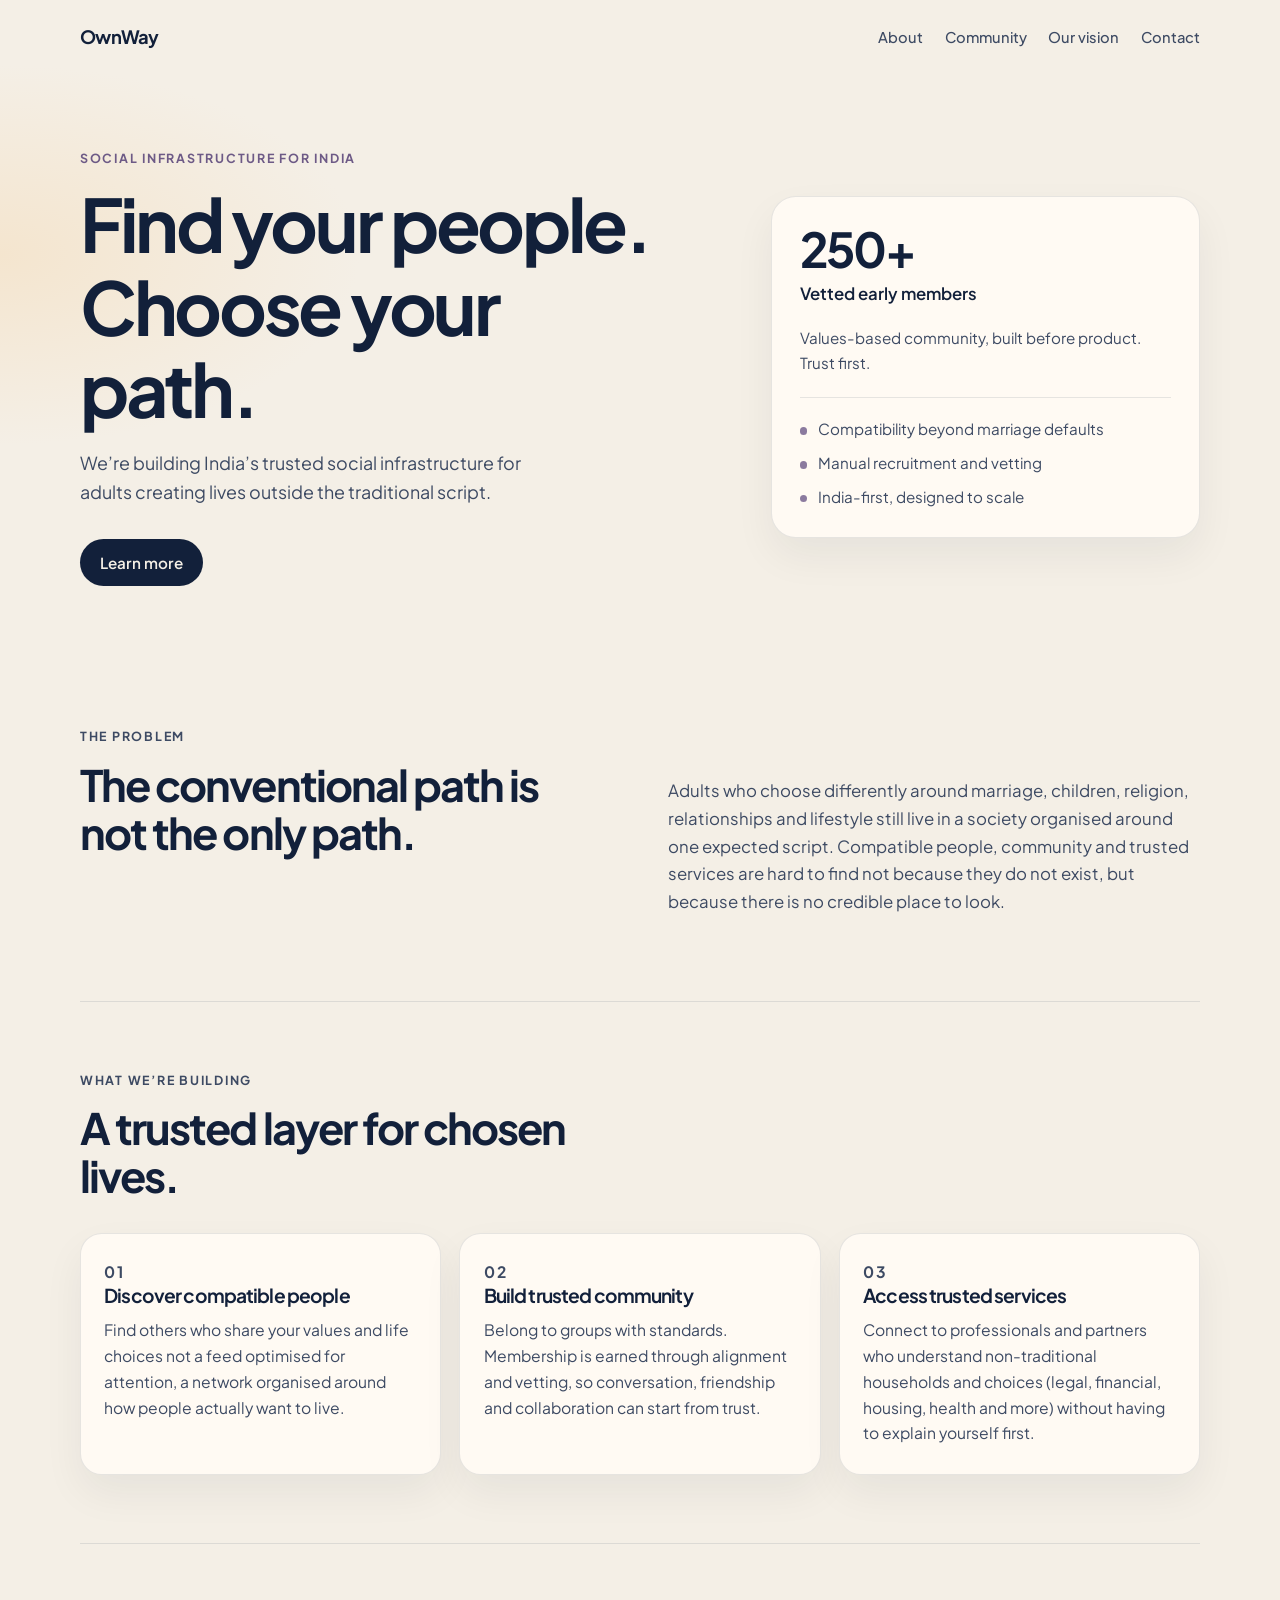
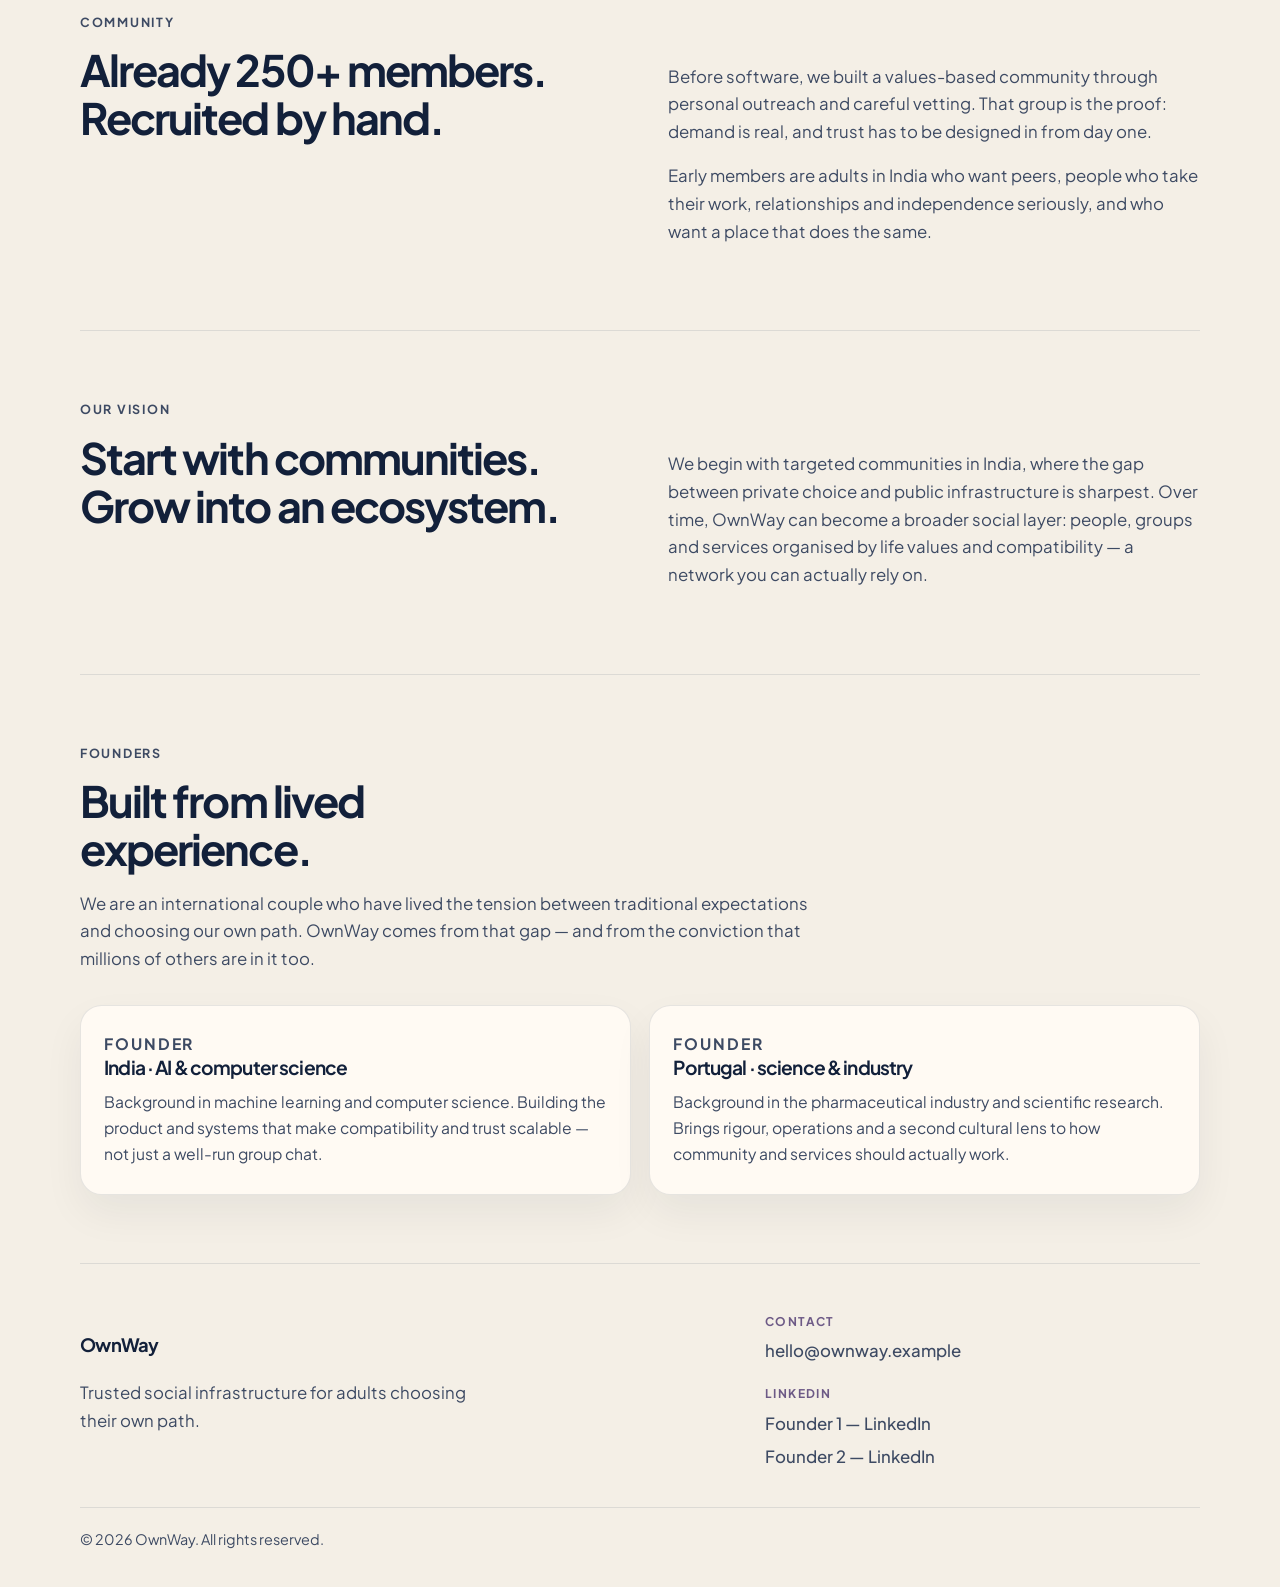
==== index.html @ 149a984f "Publish website" ====
<!DOCTYPE html>
<html lang="en">
  <head>
    <meta charset="UTF-8" />
    <meta name="viewport" content="width=device-width, initial-scale=1.0" />
    <title>OwnWay — India’s trusted social infrastructure for chosen lives</title>
    <meta
      name="description"
      content="OwnWay is building India’s trusted social platform for adults whose life choices do not follow the traditional marriage-and-family path."
    />
    <link rel="preconnect" href="https://fonts.googleapis.com" />
    <link rel="preconnect" href="https://fonts.gstatic.com" crossorigin />
    <link
      href="https://fonts.googleapis.com/css2?family=Plus+Jakarta+Sans:ital,wght@0,400;0,500;0,600;0,700;1,400&display=swap"
      rel="stylesheet"
    />
    <link rel="stylesheet" href="style.css" />
  </head>
  <body>
    <header class="site-header">
      <a class="logo" href="#top">OwnWay</a>
      <nav class="nav" aria-label="Primary">
        <a href="#about">About</a>
        <a href="#community">Community</a>
        <a href="#vision">Our vision</a>
        <a href="#contact">Contact</a>
      </nav>
    </header>

    <main id="top">
      <section class="hero">
        <div class="hero-copy">
          <p class="eyebrow">Social infrastructure for India</p>
          <h1>Find your people. Choose your path.</h1>
          <p class="lede">
            We’re building India’s trusted social infrastructure for adults
            creating lives outside the traditional script.
          </p>
          <div class="hero-actions">
            <a class="button" href="#about">Learn more</a>
          </div>
        </div>
        <aside class="hero-panel" aria-hidden="true">
          <div class="metric">
            <span class="metric-value">250+</span>
            <span class="metric-label">Vetted early members</span>
          </div>
          <div class="metric-note">
            Values-based community, built before product. Trust first.
          </div>
          <ul class="signal-list">
            <li>Compatibility beyond marriage defaults</li>
            <li>Manual recruitment and vetting</li>
            <li>India-first, designed to scale</li>
          </ul>
        </aside>
      </section>

      <section id="about" class="section">
        <p class="eyebrow">The problem</p>
        <div class="section-grid">
          <h2>The conventional path is not the only path.</h2>
          <p>
            Adults who choose differently around marriage, children, religion,
            relationships and lifestyle still live in a society organised around
            one expected script. Compatible people, community and trusted
            services are hard to find not because they do not exist, but
            because there is no credible place to look.
          </p>
        </div>
      </section>

      <section id="building" class="section">
        <p class="eyebrow">What we’re building</p>
        <h2>A trusted layer for chosen lives.</h2>
        <div class="card-grid">
          <article class="card">
            <p class="card-index">01</p>
            <h3>Discover compatible people</h3>
            <p>
              Find others who share your values and life choices not a feed
              optimised for attention, a network organised around how people
              actually want to live.
            </p>
          </article>
          <article class="card">
            <p class="card-index">02</p>
            <h3>Build trusted community</h3>
            <p>
              Belong to groups with standards. Membership is earned through
              alignment and vetting, so conversation, friendship and
              collaboration can start from trust.
            </p>
          </article>
          <article class="card">
            <p class="card-index">03</p>
            <h3>Access trusted services</h3>
            <p>
              Connect to professionals and partners who understand non-traditional
              households and choices (legal, financial, housing, health and
              more) without having to explain yourself first.
            </p>
          </article>
        </div>
      </section>

      <section id="community" class="section">
        <p class="eyebrow">Community</p>
        <div class="section-grid">
          <h2>Already 250+ members. Recruited by hand.</h2>
          <div>
            <p>
              Before software, we built a values-based community through
              personal outreach and careful vetting. That group is the proof:
              demand is real, and trust has to be designed in from day one.
            </p>
            <p>
              Early members are adults in India who want peers, people who take
              their work, relationships and independence seriously, and who want
              a place that does the same.
            </p>
          </div>
        </div>
      </section>

      <section id="vision" class="section">
        <p class="eyebrow">Our vision</p>
        <div class="section-grid">
          <h2>Start with communities. Grow into an ecosystem.</h2>
          <p>
            We begin with targeted communities in India, where the gap between
            private choice and public infrastructure is sharpest. Over time,
            OwnWay can become a broader social layer: people, groups and
            services organised by life values and compatibility — a network you
            can actually rely on.
          </p>
        </div>
      </section>

      <section id="founders" class="section">
        <p class="eyebrow">Founders</p>
        <h2>Built from lived experience.</h2>
        <p class="section-intro">
          We are an international couple who have lived the tension between
          traditional expectations and choosing our own path. OwnWay comes from
          that gap — and from the conviction that millions of others are in it
          too.
        </p>
        <div class="founder-grid">
          <article class="card founder-card">
            <p class="card-index">Founder</p>
            <h3>India · AI &amp; computer science</h3>
            <p>
              Background in machine learning and computer science. Building the
              product and systems that make compatibility and trust scalable —
              not just a well-run group chat.
            </p>
          </article>
          <article class="card founder-card">
            <p class="card-index">Founder</p>
            <h3>Portugal · science &amp; industry</h3>
            <p>
              Background in the pharmaceutical industry and scientific research.
              Brings rigour, operations and a second cultural lens to how
              community and services should actually work.
            </p>
          </article>
        </div>
      </section>
    </main>

    <footer id="contact" class="site-footer">
      <div class="footer-top">
        <div>
          <p class="logo">OwnWay</p>
          <p class="footer-blurb">
            Trusted social infrastructure for adults choosing their own path.
          </p>
        </div>
        <div class="footer-contact">
          <p class="footer-label">Contact</p>
          <a href="mailto:hello@ownway.example">hello@ownway.example</a>
          <p class="footer-label">LinkedIn</p>
          <a href="#">Founder 1 — LinkedIn</a>
          <a href="#">Founder 2 — LinkedIn</a>
        </div>
      </div>
      <div class="footer-bottom">
        <p>&copy; 2026 OwnWay. All rights reserved.</p>
      </div>
    </footer>
  </body>
</html>
---- style.css ----
:root {
  --cream: #f4efe6;
  --cream-deep: #ebe4d4;
  --navy: #12203a;
  --navy-soft: #3d4a63;
  --purple: #6d5a86;
  --purple-soft: #8b7a9e;
  --card: #fffaf3;
  --line: rgba(18, 32, 58, 0.1);
  --shadow: 0 18px 40px rgba(18, 32, 58, 0.06);
  --radius: 1.35rem;
  --max: 1120px;
}

*,
*::before,
*::after {
  box-sizing: border-box;
}

html {
  scroll-behavior: smooth;
}

body {
  margin: 0;
  color: var(--navy);
  background:
    radial-gradient(900px 420px at 88% -8%, rgba(109, 90, 134, 0.12), transparent 55%),
    radial-gradient(720px 380px at 0% 8%, rgba(244, 228, 204, 0.9), transparent 50%),
    var(--cream);
  font-family: "Plus Jakarta Sans", "Segoe UI", sans-serif;
  font-size: 1.05rem;
  line-height: 1.65;
}

a {
  color: inherit;
  text-decoration: none;
}

img {
  max-width: 100%;
}

.site-header,
.hero,
.section,
.site-footer {
  width: min(var(--max), calc(100% - 2.5rem));
  margin-inline: auto;
}

.site-header {
  display: flex;
  align-items: center;
  justify-content: space-between;
  gap: 1rem;
  padding: 1.35rem 0 0.5rem;
  position: sticky;
  top: 0;
  z-index: 10;
  background: color-mix(in srgb, var(--cream) 86%, transparent);
  backdrop-filter: blur(14px);
}

.logo {
  font-weight: 700;
  letter-spacing: -0.04em;
  font-size: 1.15rem;
}

.nav {
  display: flex;
  flex-wrap: wrap;
  justify-content: flex-end;
  gap: 0.35rem 1.35rem;
  color: var(--navy-soft);
  font-size: 0.92rem;
  font-weight: 500;
}

.nav a:hover {
  color: var(--navy);
}

.hero {
  display: grid;
  grid-template-columns: 1.2fr 0.8fr;
  gap: 3rem;
  align-items: center;
  padding: 5.5rem 0 4.5rem;
}

.eyebrow {
  margin: 0 0 0.85rem;
  color: var(--purple);
  font-size: 0.78rem;
  font-weight: 700;
  letter-spacing: 0.14em;
  text-transform: uppercase;
}

h1,
h2,
h3 {
  letter-spacing: -0.045em;
  line-height: 1.12;
}

h1 {
  margin: 0 0 1.15rem;
  max-width: 11ch;
  font-size: clamp(2.7rem, 6.4vw, 4.6rem);
  font-weight: 700;
}

h2 {
  margin: 0 0 1rem;
  max-width: 16ch;
  font-size: clamp(1.85rem, 3.4vw, 2.7rem);
  font-weight: 700;
}

h3 {
  margin: 0 0 0.65rem;
  font-size: 1.2rem;
  font-weight: 650;
}

.lede,
.section p,
.card p,
.footer-blurb {
  color: var(--navy-soft);
}

.lede {
  margin: 0 0 2rem;
  max-width: 38ch;
  font-size: 1.12rem;
}

.hero-actions {
  display: flex;
  flex-wrap: wrap;
  gap: 0.75rem;
}

.button {
  display: inline-flex;
  align-items: center;
  justify-content: center;
  min-height: 2.9rem;
  padding: 0.7rem 1.25rem;
  border-radius: 999px;
  background: var(--navy);
  color: var(--cream);
  font-weight: 600;
  font-size: 0.95rem;
}

.button:hover {
  background: var(--purple);
}

.button-secondary {
  background: transparent;
  color: var(--navy);
  box-shadow: inset 0 0 0 1.5px var(--line);
}

.button-secondary:hover {
  background: transparent;
  box-shadow: inset 0 0 0 1.5px var(--purple);
  color: var(--purple);
}

.hero-panel {
  padding: 1.75rem;
  border: 1px solid var(--line);
  border-radius: calc(var(--radius) + 0.2rem);
  background: var(--card);
  box-shadow: var(--shadow);
}

.metric-value {
  display: block;
  font-size: 3rem;
  font-weight: 700;
  letter-spacing: -0.06em;
  line-height: 1;
  color: var(--navy);
}

.metric-label {
  display: block;
  margin-top: 0.4rem;
  font-weight: 600;
}

.metric-note {
  margin: 1.1rem 0 1.35rem;
  color: var(--navy-soft);
  font-size: 0.95rem;
}

.signal-list {
  margin: 0;
  padding: 1.15rem 0 0;
  border-top: 1px solid var(--line);
  list-style: none;
  color: var(--navy-soft);
  font-size: 0.95rem;
}

.signal-list li + li {
  margin-top: 0.55rem;
}

.signal-list li::before {
  content: "";
  display: inline-block;
  width: 0.45rem;
  height: 0.45rem;
  margin-right: 0.65rem;
  border-radius: 50%;
  background: var(--purple-soft);
  vertical-align: middle;
}

.section {
  padding: 4.25rem 0;
}

.section + .section {
  border-top: 1px solid var(--line);
}

.section-grid {
  display: grid;
  grid-template-columns: 1fr 1fr;
  gap: 2.5rem 3.5rem;
  align-items: start;
}

.section-grid h2 {
  margin-bottom: 0;
}

.section-grid p + p,
.section-intro {
  margin-top: 1rem;
}

.section-intro {
  max-width: 62ch;
  margin-bottom: 1.75rem;
}

.card-grid,
.founder-grid {
  display: grid;
  grid-template-columns: repeat(3, 1fr);
  gap: 1.15rem;
  margin-top: 2rem;
}

.founder-grid {
  grid-template-columns: 1fr 1fr;
}

.card {
  padding: 1.6rem 1.45rem 1.7rem;
  border: 1px solid var(--line);
  border-radius: var(--radius);
  background: var(--card);
  box-shadow: var(--shadow);
}

.card-index {
  margin: 0 0 1.4rem;
  color: var(--purple);
  font-size: 0.78rem;
  font-weight: 700;
  letter-spacing: 0.12em;
  text-transform: uppercase;
}

.card p {
  margin: 0;
  font-size: 0.98rem;
}

.site-footer {
  padding: 3rem 0 2.25rem;
  border-top: 1px solid var(--line);
}

.footer-top {
  display: grid;
  grid-template-columns: 1.2fr 0.8fr;
  gap: 2rem;
}

.footer-blurb {
  max-width: 34ch;
  margin: 0.6rem 0 0;
}

.footer-contact {
  display: grid;
  gap: 0.35rem;
  justify-items: start;
}

.footer-label {
  margin: 0.85rem 0 0;
  color: var(--purple);
  font-size: 0.75rem;
  font-weight: 700;
  letter-spacing: 0.12em;
  text-transform: uppercase;
}

.footer-label:first-child {
  margin-top: 0;
}

.footer-contact a {
  color: var(--navy-soft);
  font-weight: 500;
}

.footer-contact a:hover {
  color: var(--navy);
}

.footer-bottom {
  margin-top: 2.25rem;
  padding-top: 1.25rem;
  border-top: 1px solid var(--line);
  color: var(--navy-soft);
  font-size: 0.9rem;
}

.footer-bottom p {
  margin: 0;
}

@media (max-width: 880px) {
  .hero,
  .section-grid,
  .card-grid,
  .founder-grid,
  .footer-top {
    grid-template-columns: 1fr;
  }

  .hero {
    gap: 2rem;
    padding: 3.25rem 0 3rem;
  }

  h1 {
    max-width: none;
  }

  .section {
    padding: 3.25rem 0;
  }
}

@media (max-width: 560px) {
  .site-header,
  .hero,
  .section,
  .site-footer {
    width: min(var(--max), calc(100% - 1.5rem));
  }

  .nav {
    gap: 0.3rem 0.9rem;
    font-size: 0.82rem;
  }

  h1 {
    font-size: 2.45rem;
  }
}
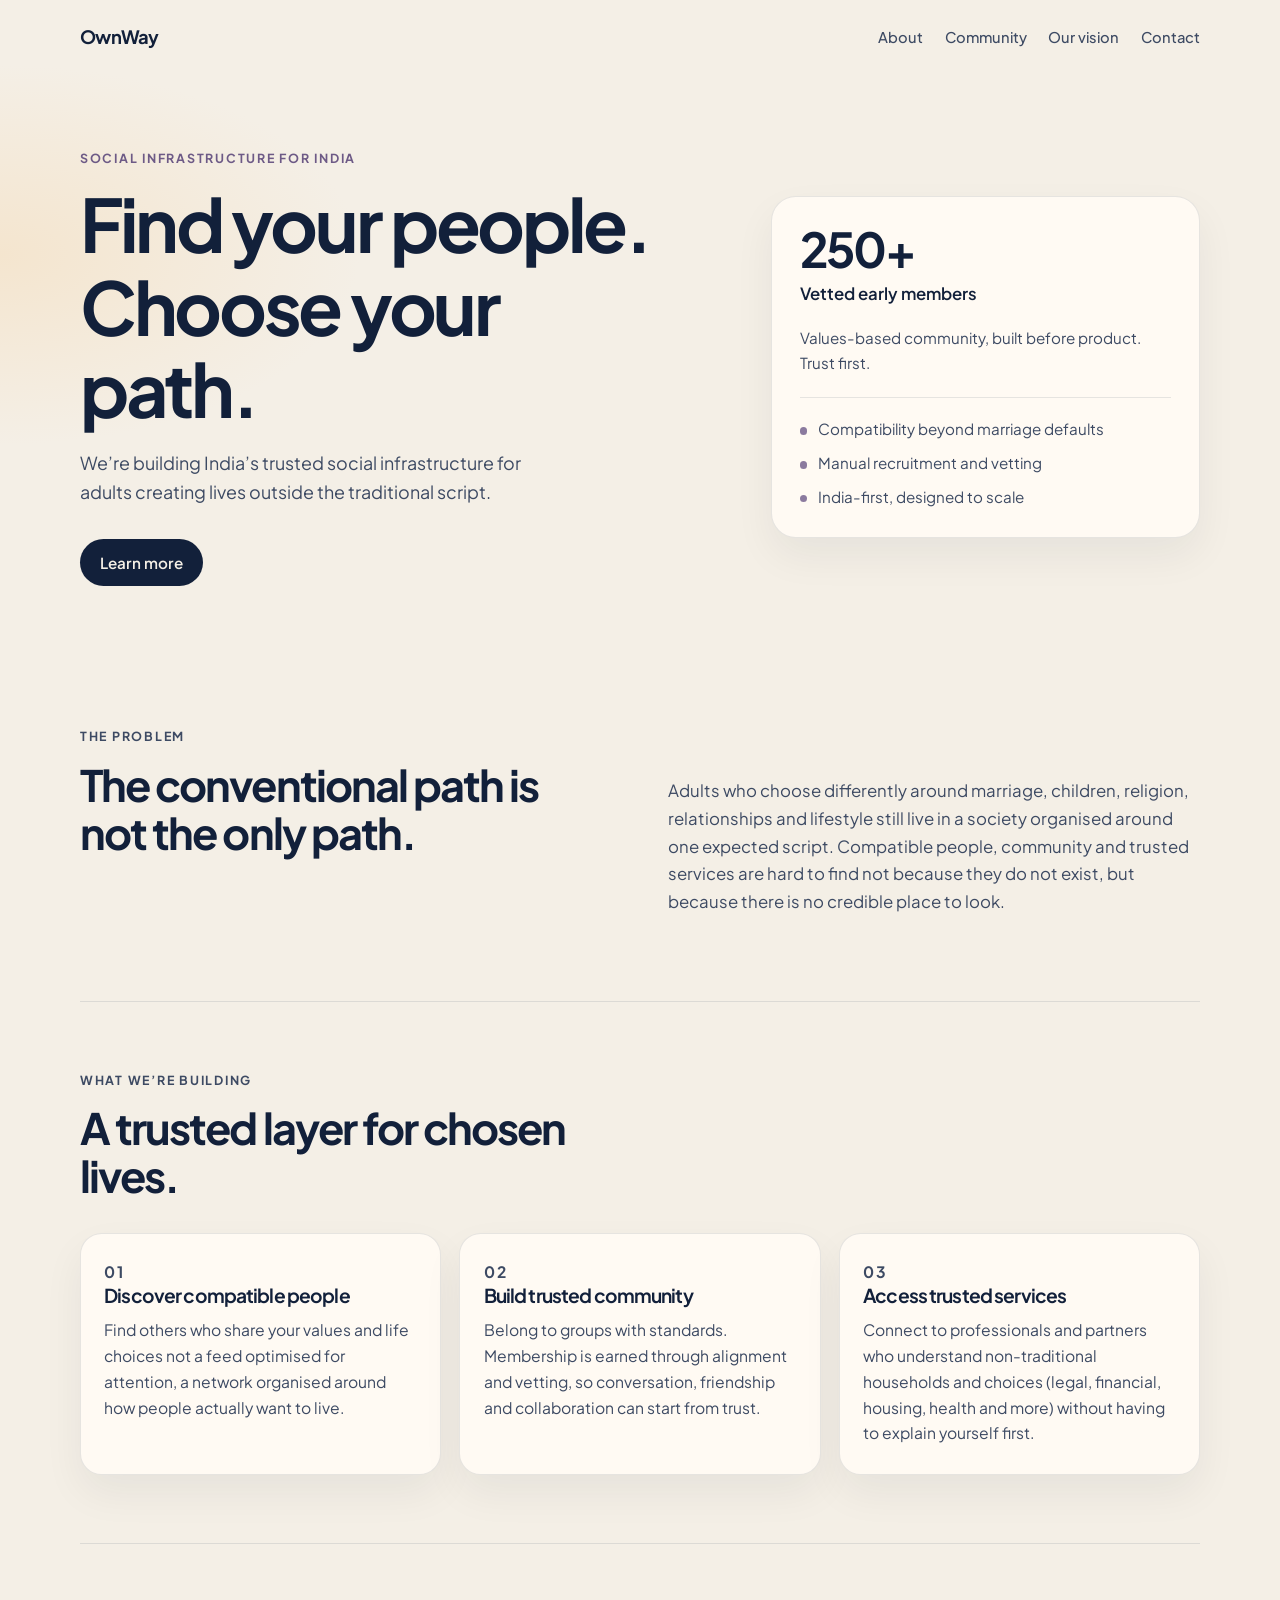
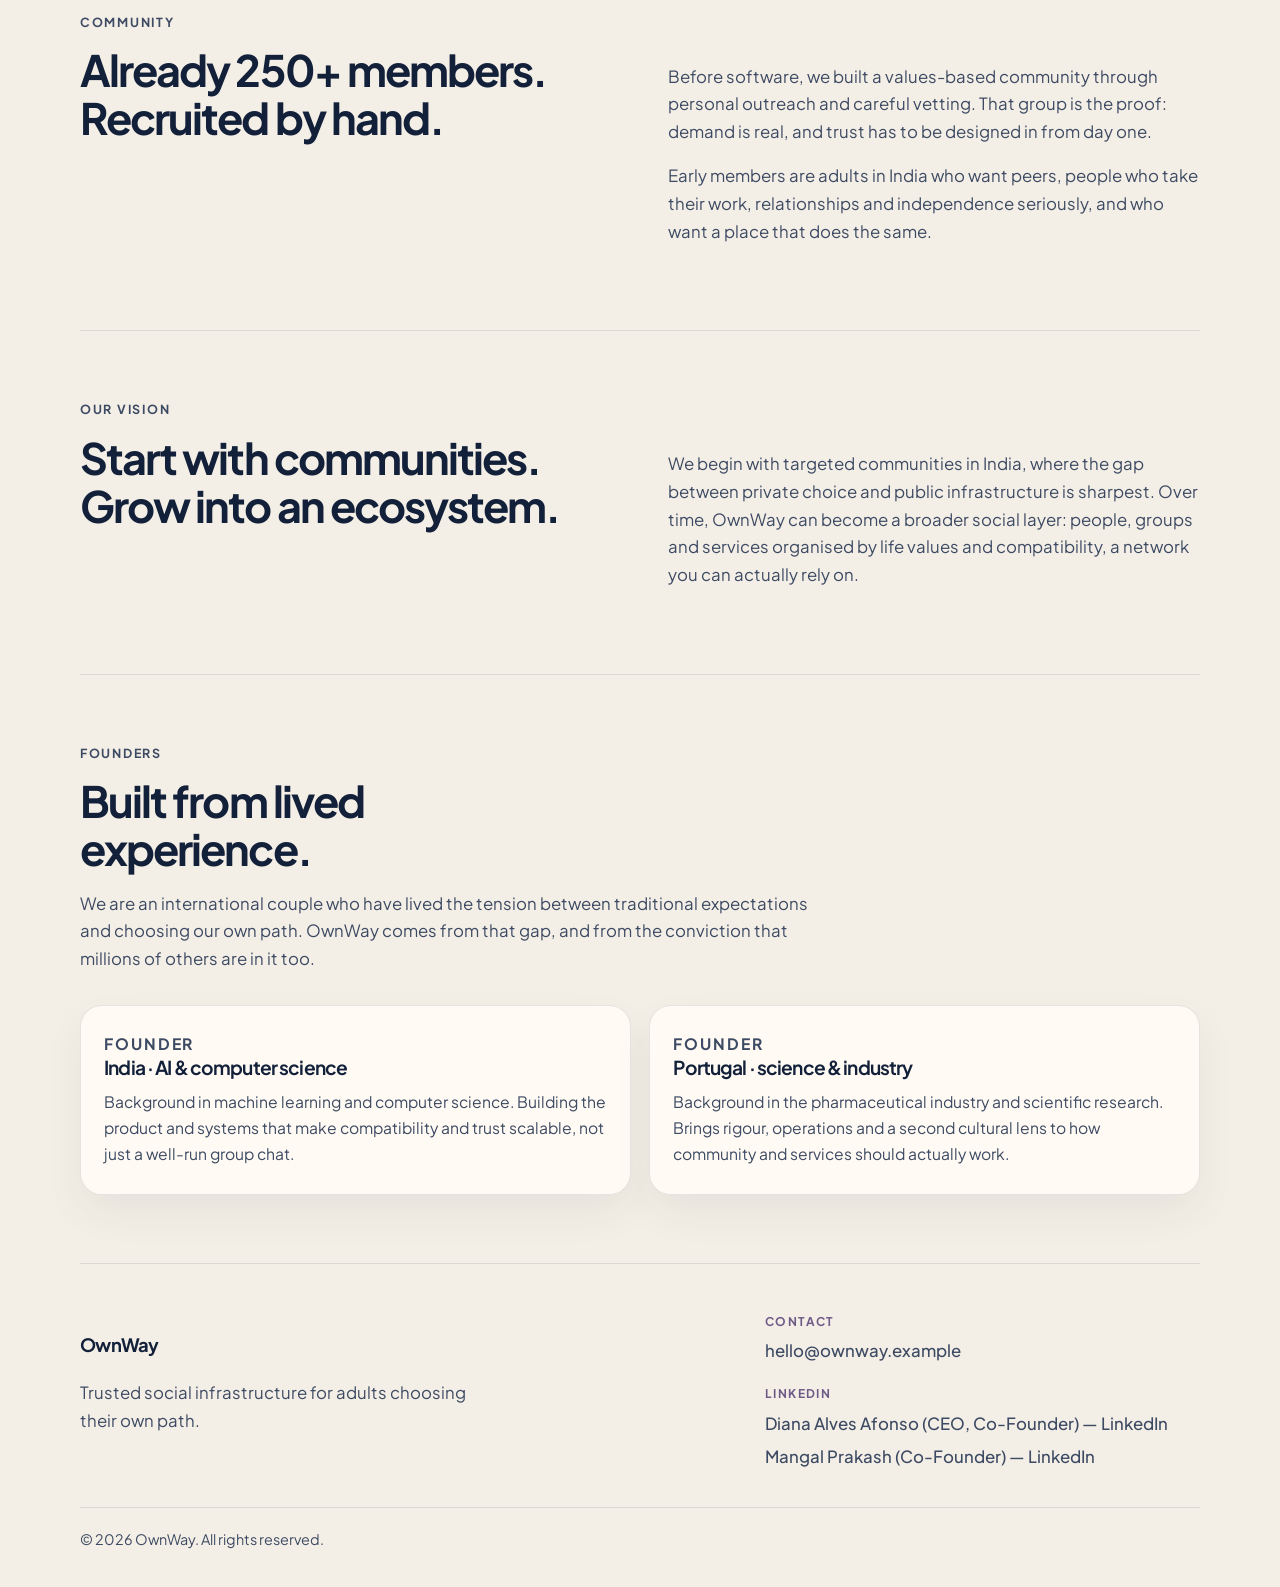
==== commit 4b95d03b: "Updated LinkedIn" ====
--- a/index.html
+++ b/index.html
@@ -131,7 +131,7 @@
             We begin with targeted communities in India, where the gap between
             private choice and public infrastructure is sharpest. Over time,
             OwnWay can become a broader social layer: people, groups and
-            services organised by life values and compatibility — a network you
+            services organised by life values and compatibility, a network you
             can actually rely on.
           </p>
         </div>
@@ -143,7 +143,7 @@
         <p class="section-intro">
           We are an international couple who have lived the tension between
           traditional expectations and choosing our own path. OwnWay comes from
-          that gap — and from the conviction that millions of others are in it
+          that gap, and from the conviction that millions of others are in it
           too.
         </p>
         <div class="founder-grid">
@@ -152,7 +152,7 @@
             <h3>India · AI &amp; computer science</h3>
             <p>
               Background in machine learning and computer science. Building the
-              product and systems that make compatibility and trust scalable —
+              product and systems that make compatibility and trust scalable,
               not just a well-run group chat.
             </p>
           </article>
@@ -181,8 +181,8 @@
           <p class="footer-label">Contact</p>
           <a href="mailto:hello@ownway.example">hello@ownway.example</a>
           <p class="footer-label">LinkedIn</p>
-          <a href="#">Founder 1 — LinkedIn</a>
-          <a href="#">Founder 2 — LinkedIn</a>
+          <a href="https://www.linkedin.com/in/diana-alves-afonso/">Diana Alves Afonso (CEO, Co-Founder) — LinkedIn</a>
+          <a href="https://www.linkedin.com/in/mangalprakash/">Mangal Prakash (Co-Founder) — LinkedIn</a>
         </div>
       </div>
       <div class="footer-bottom">
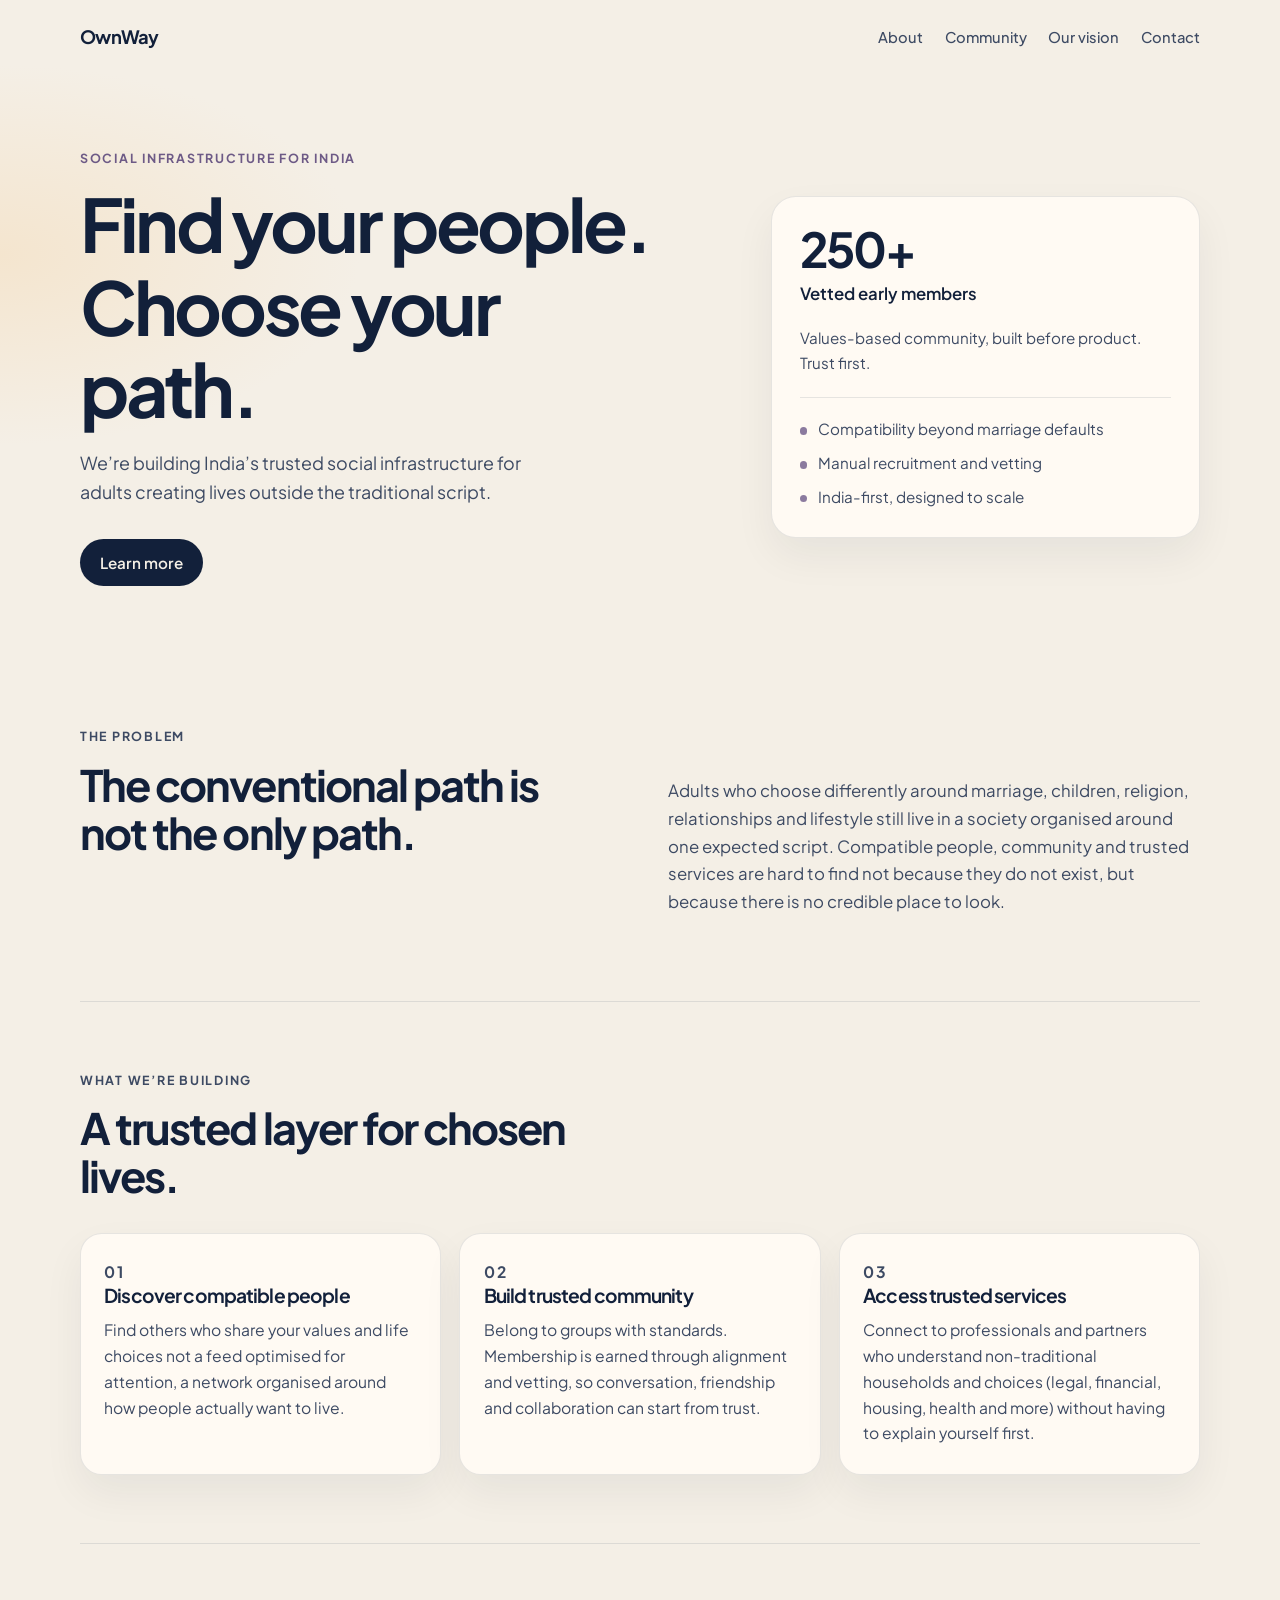
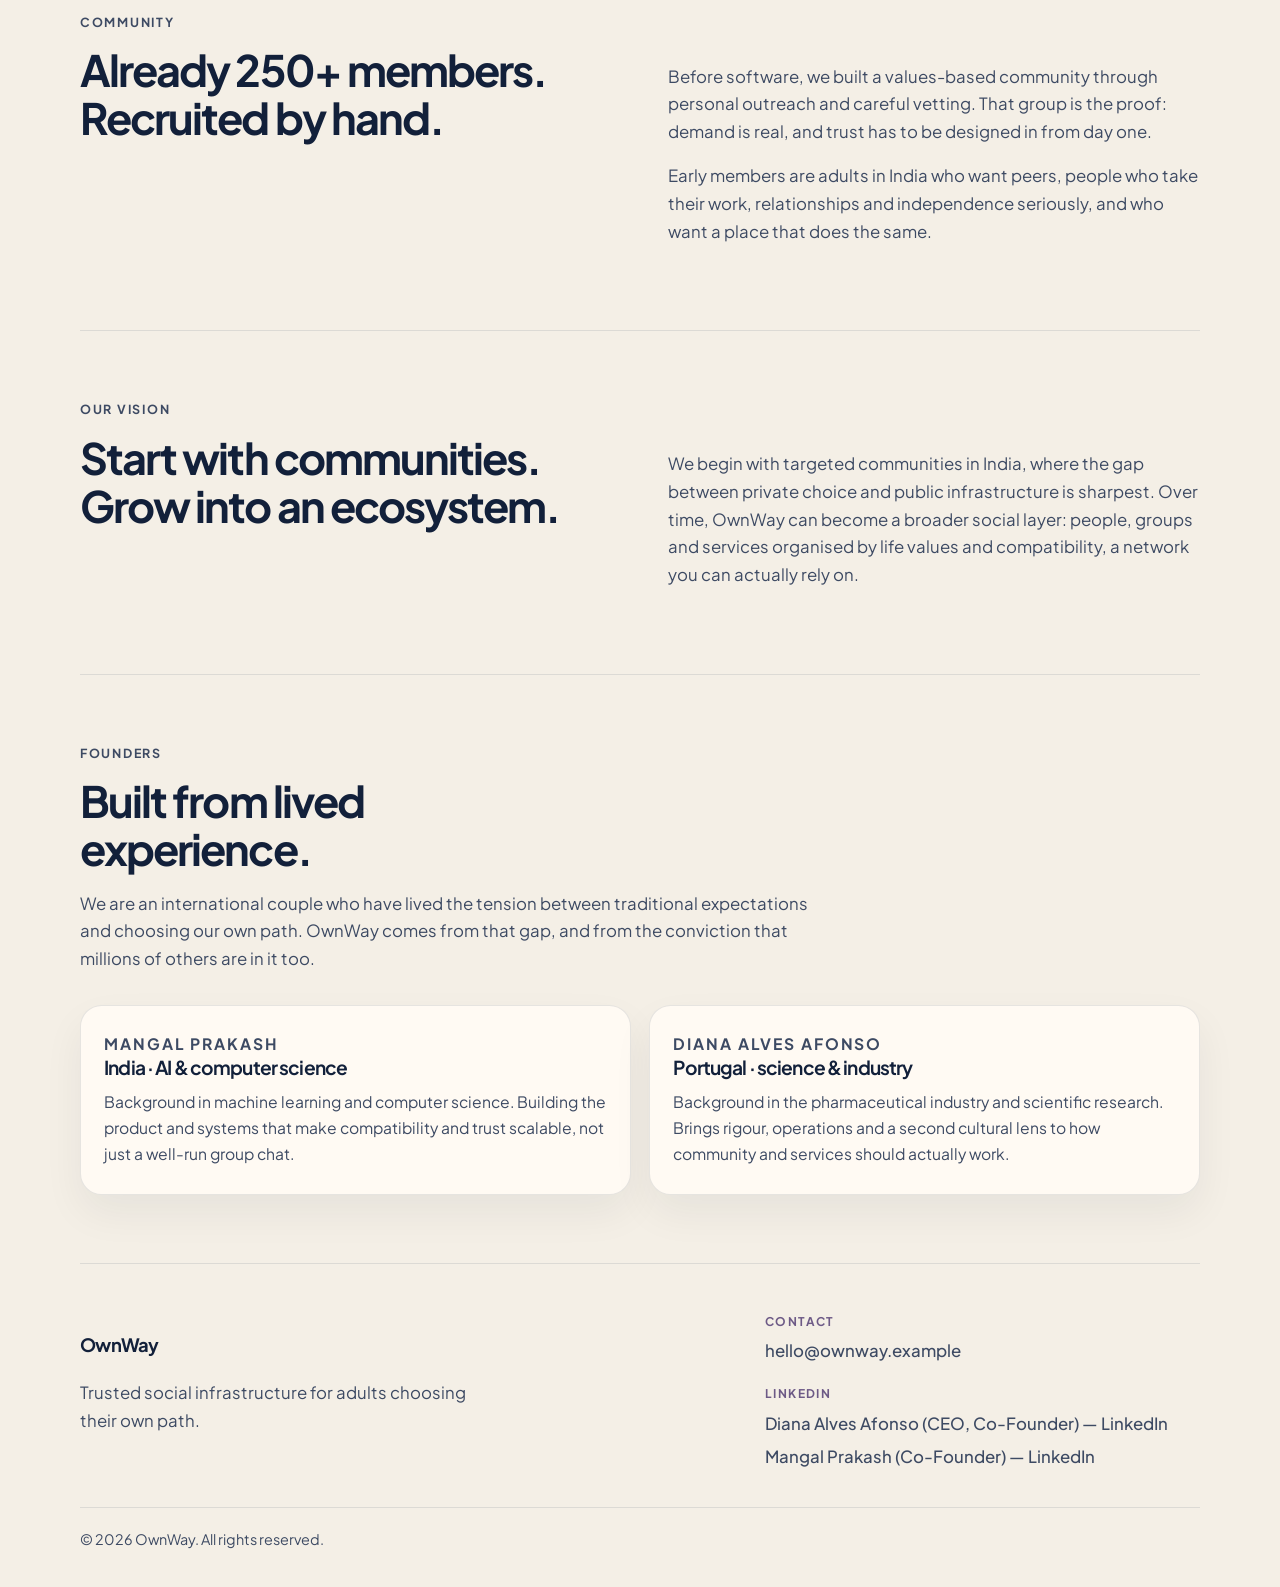
==== commit bfb51733: "Update names" ====
--- a/index.html
+++ b/index.html
@@ -148,7 +148,7 @@
         </p>
         <div class="founder-grid">
           <article class="card founder-card">
-            <p class="card-index">Founder</p>
+            <p class="card-index">mangal Prakash</p>
             <h3>India · AI &amp; computer science</h3>
             <p>
               Background in machine learning and computer science. Building the
@@ -157,7 +157,7 @@
             </p>
           </article>
           <article class="card founder-card">
-            <p class="card-index">Founder</p>
+            <p class="card-index">Diana Alves Afonso</p>
             <h3>Portugal · science &amp; industry</h3>
             <p>
               Background in the pharmaceutical industry and scientific research.
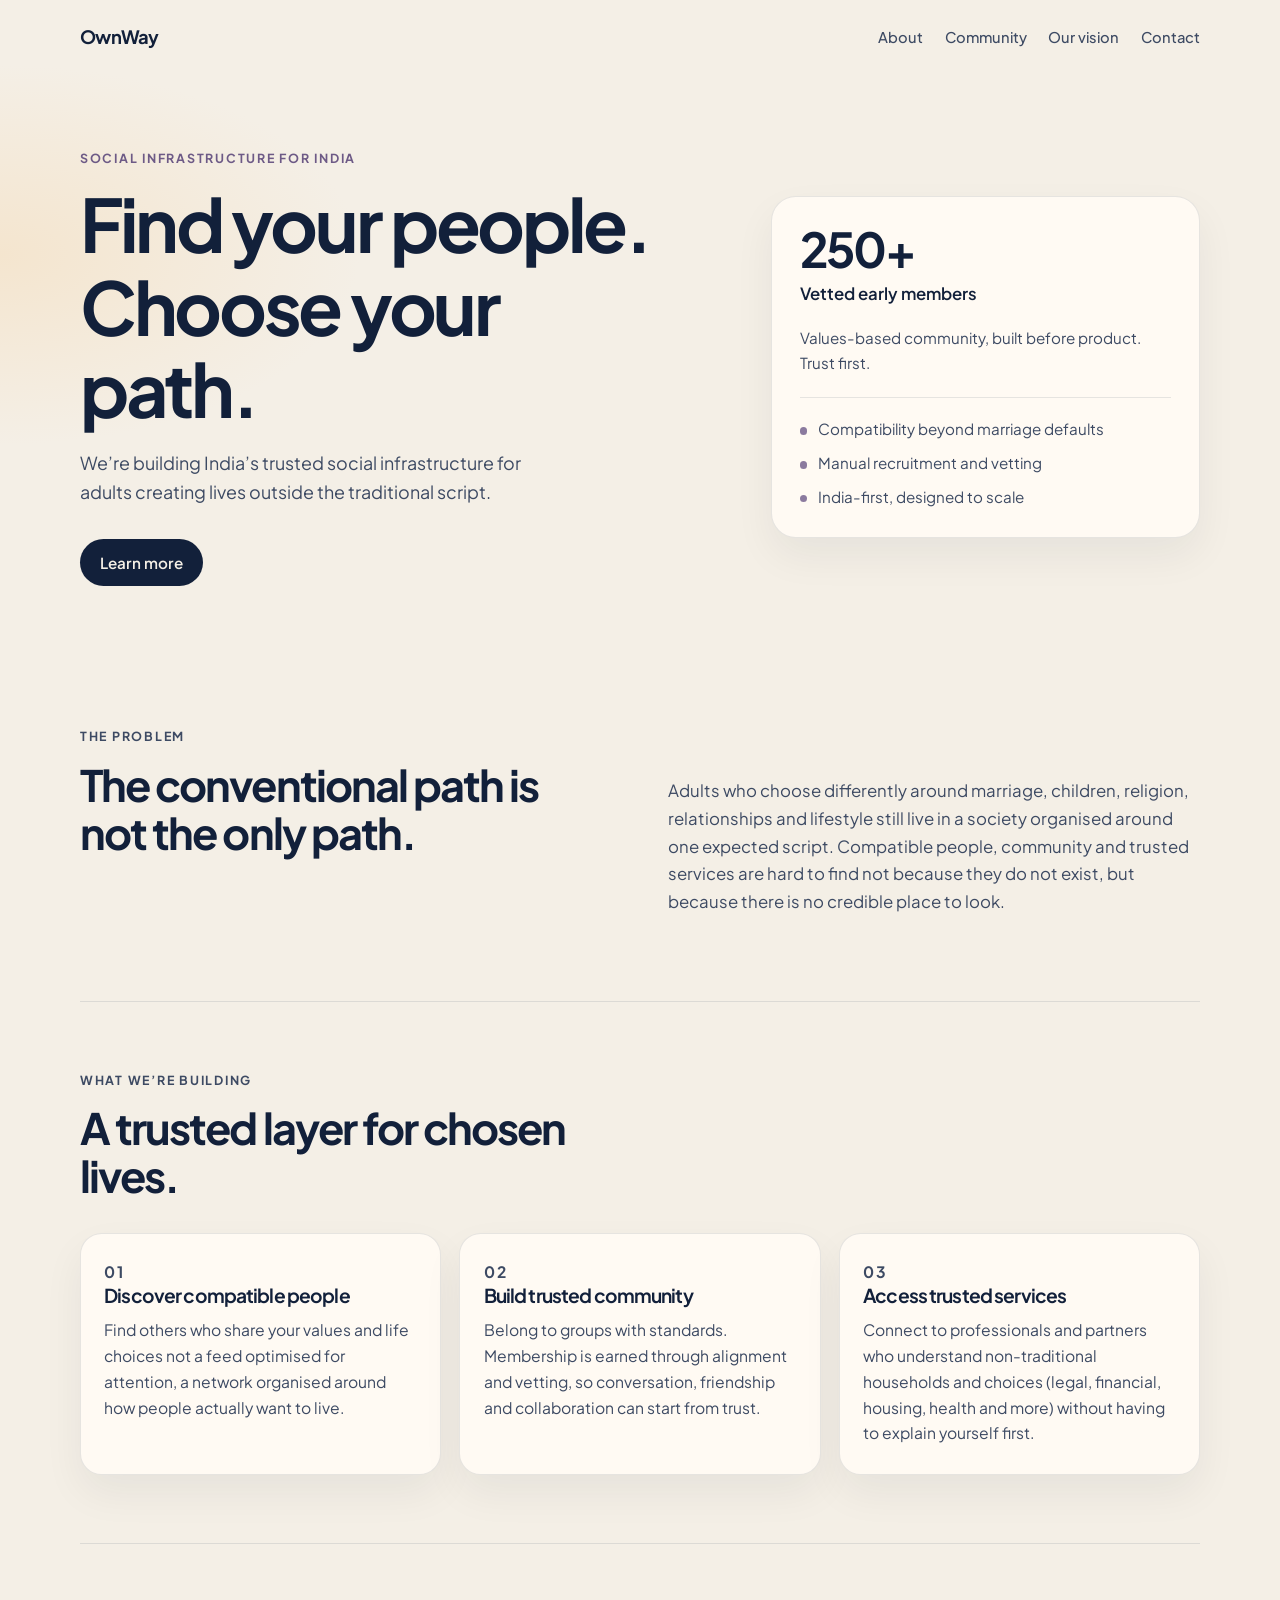
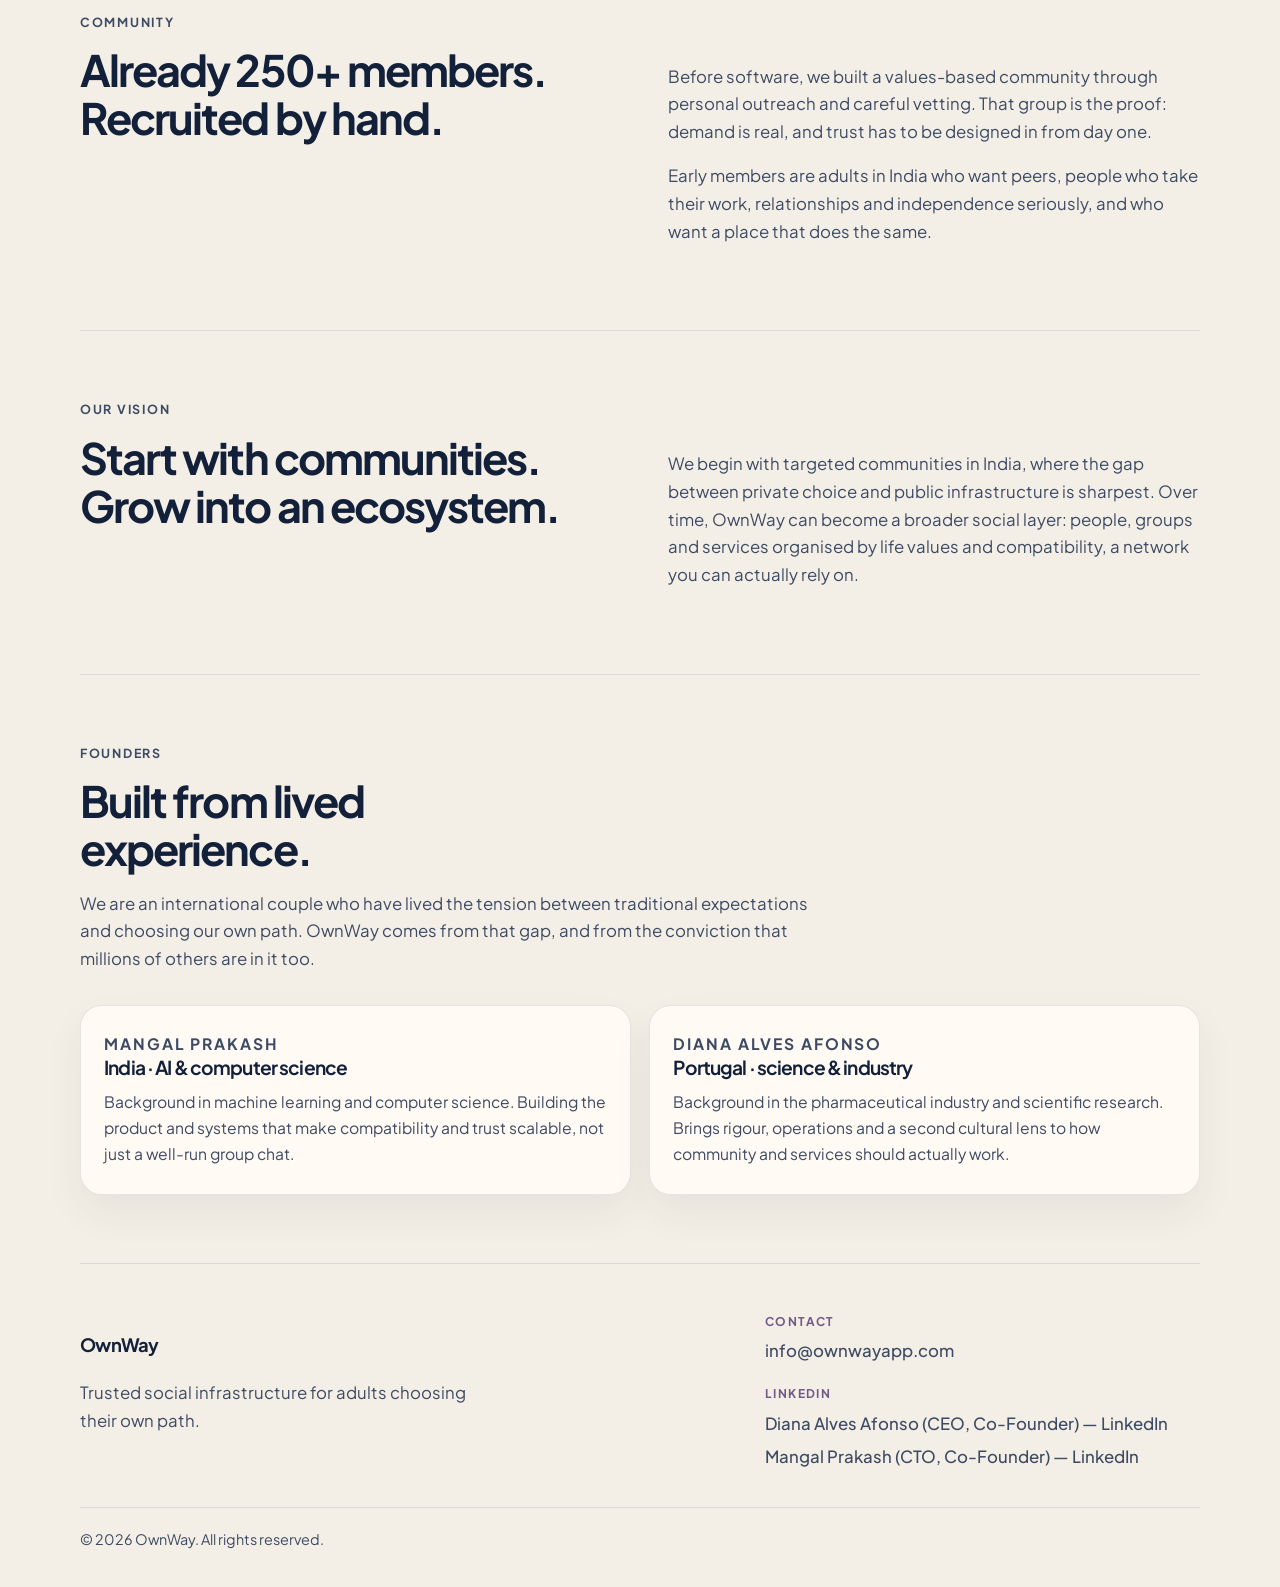
==== commit b7db3f36: "Update email" ====
--- a/index.html
+++ b/index.html
@@ -179,10 +179,10 @@
         </div>
         <div class="footer-contact">
           <p class="footer-label">Contact</p>
-          <a href="mailto:hello@ownway.example">hello@ownway.example</a>
+          <a href="mailto:info@ownwayapp.com">info@ownwayapp.com</a>
           <p class="footer-label">LinkedIn</p>
           <a href="https://www.linkedin.com/in/diana-alves-afonso/">Diana Alves Afonso (CEO, Co-Founder) — LinkedIn</a>
-          <a href="https://www.linkedin.com/in/mangalprakash/">Mangal Prakash (Co-Founder) — LinkedIn</a>
+          <a href="https://www.linkedin.com/in/mangalprakash/">Mangal Prakash (CTO, Co-Founder) — LinkedIn</a>
         </div>
       </div>
       <div class="footer-bottom">
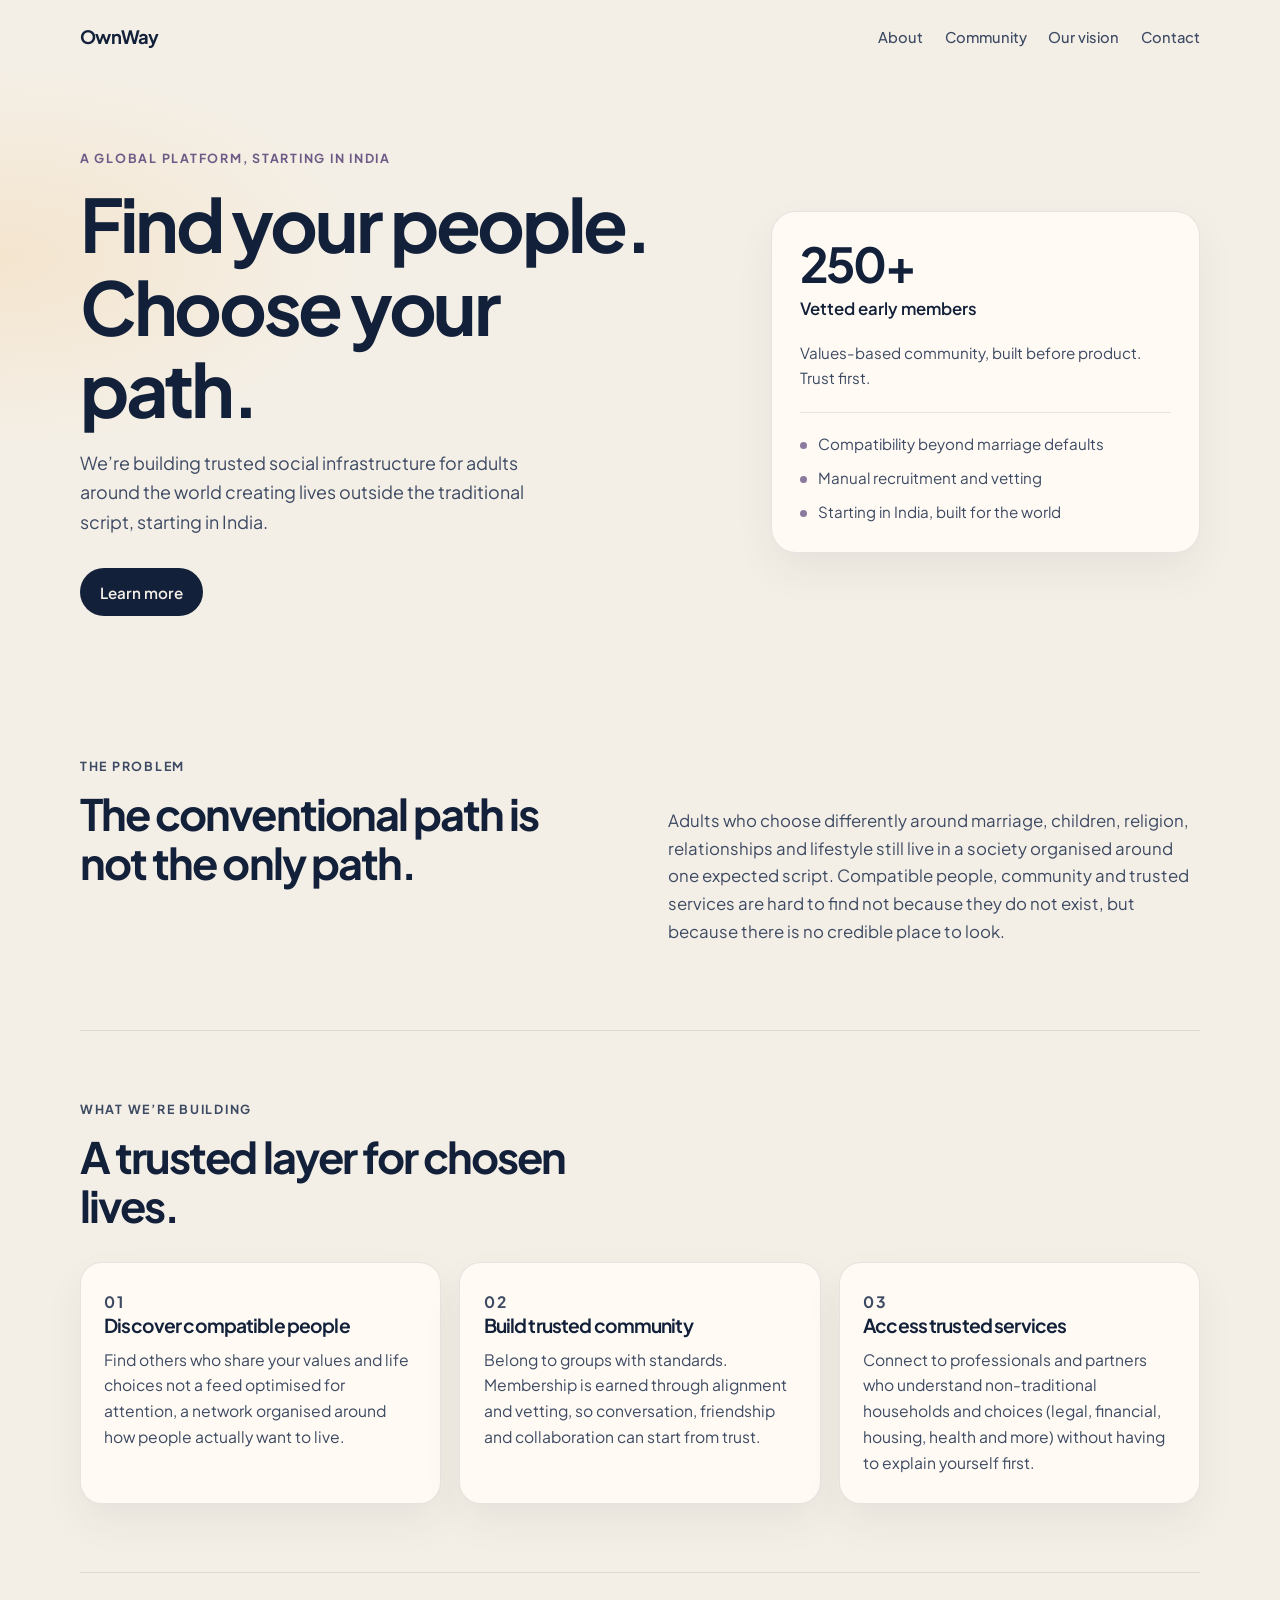
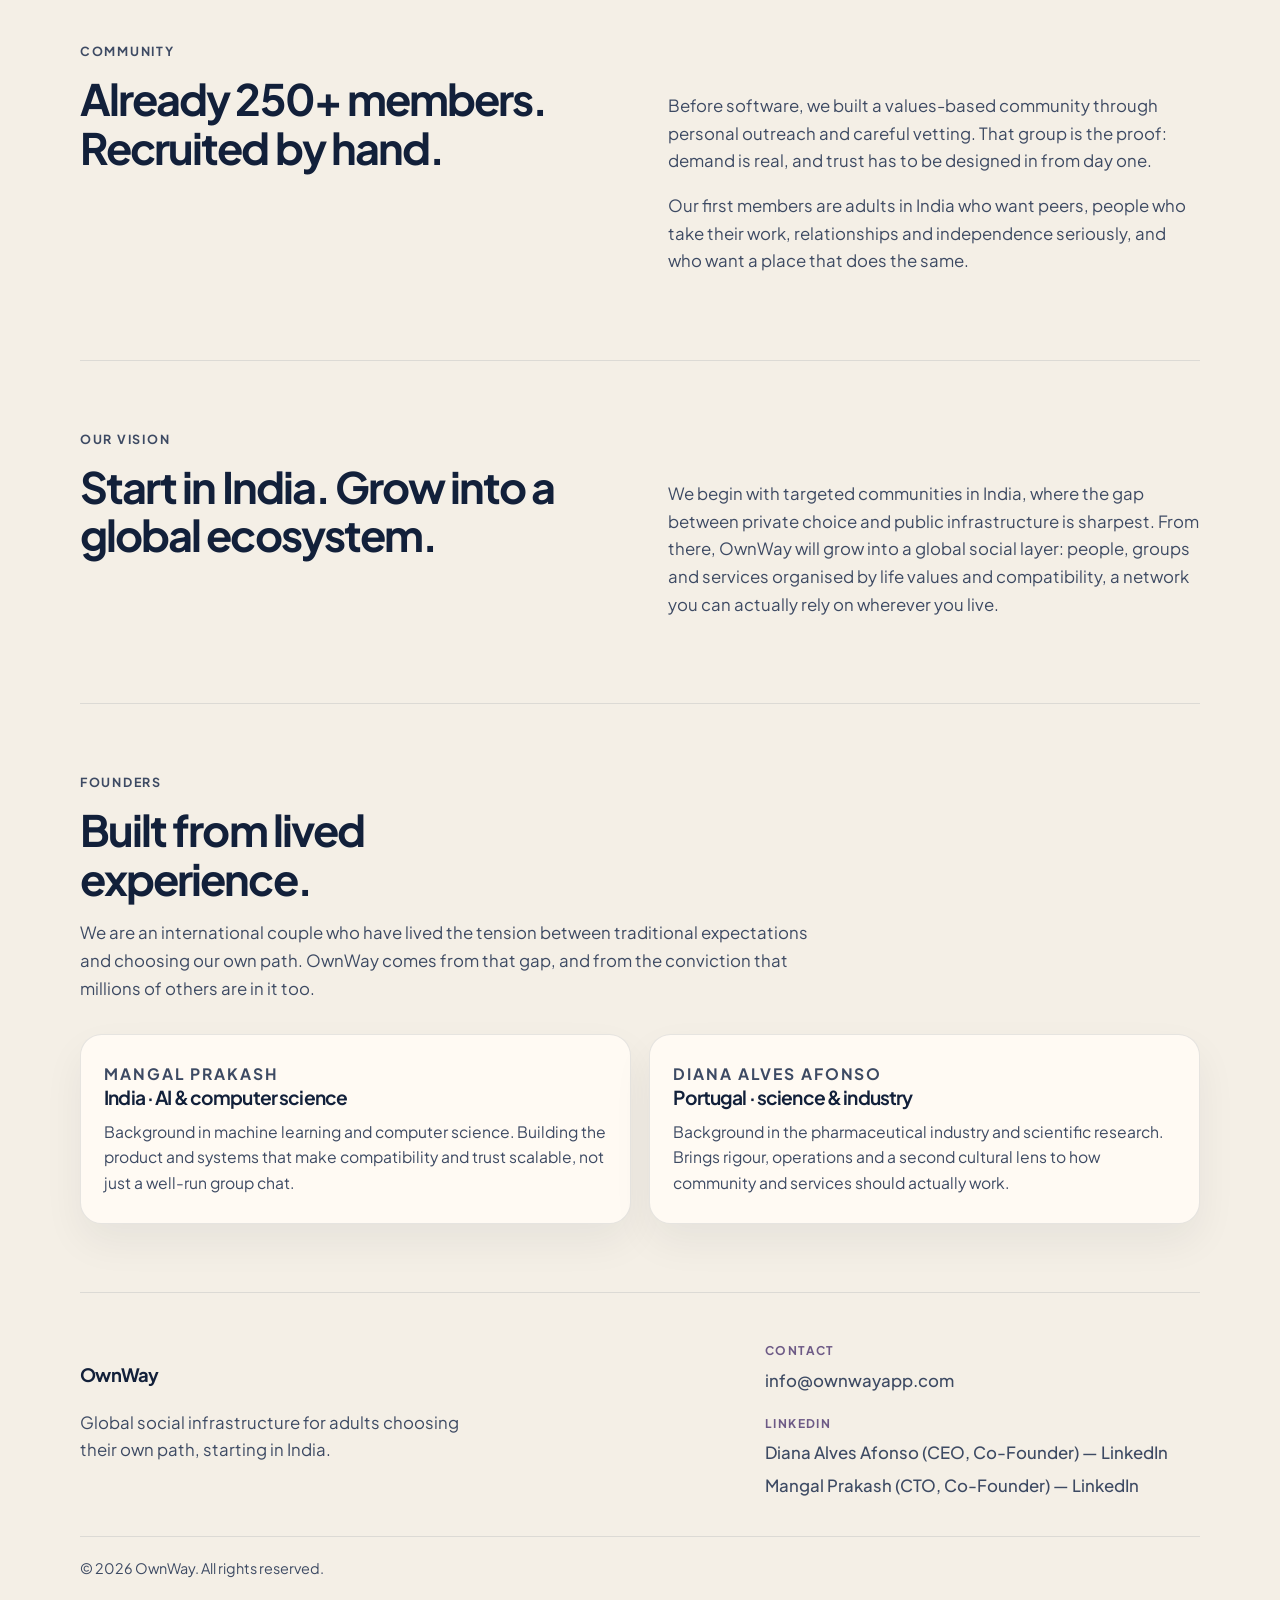
==== commit f49c116b: "Update website" ====
--- a/index.html
+++ b/index.html
@@ -3,10 +3,10 @@
   <head>
     <meta charset="UTF-8" />
     <meta name="viewport" content="width=device-width, initial-scale=1.0" />
-    <title>OwnWay — India’s trusted social infrastructure for chosen lives</title>
+    <title>OwnWay — Global social infrastructure for chosen lives</title>
     <meta
       name="description"
-      content="OwnWay is building India’s trusted social platform for adults whose life choices do not follow the traditional marriage-and-family path."
+      content="OwnWay is building a global social platform for adults whose life choices do not follow the traditional marriage-and-family path, starting in India."
     />
     <link rel="preconnect" href="https://fonts.googleapis.com" />
     <link rel="preconnect" href="https://fonts.gstatic.com" crossorigin />
@@ -30,11 +30,11 @@
     <main id="top">
       <section class="hero">
         <div class="hero-copy">
-          <p class="eyebrow">Social infrastructure for India</p>
+          <p class="eyebrow">A global platform, starting in India</p>
           <h1>Find your people. Choose your path.</h1>
           <p class="lede">
-            We’re building India’s trusted social infrastructure for adults
-            creating lives outside the traditional script.
+            We’re building trusted social infrastructure for adults around the
+            world creating lives outside the traditional script, starting in India.
           </p>
           <div class="hero-actions">
             <a class="button" href="#about">Learn more</a>
@@ -51,7 +51,7 @@
           <ul class="signal-list">
             <li>Compatibility beyond marriage defaults</li>
             <li>Manual recruitment and vetting</li>
-            <li>India-first, designed to scale</li>
+            <li>Starting in India, built for the world</li>
           </ul>
         </aside>
       </section>
@@ -115,7 +115,7 @@
               demand is real, and trust has to be designed in from day one.
             </p>
             <p>
-              Early members are adults in India who want peers, people who take
+              Our first members are adults in India who want peers, people who take
               their work, relationships and independence seriously, and who want
               a place that does the same.
             </p>
@@ -126,13 +126,13 @@
       <section id="vision" class="section">
         <p class="eyebrow">Our vision</p>
         <div class="section-grid">
-          <h2>Start with communities. Grow into an ecosystem.</h2>
+          <h2>Start in India. Grow into a global ecosystem.</h2>
           <p>
             We begin with targeted communities in India, where the gap between
-            private choice and public infrastructure is sharpest. Over time,
-            OwnWay can become a broader social layer: people, groups and
+            private choice and public infrastructure is sharpest. From there,
+            OwnWay will grow into a global social layer: people, groups and
             services organised by life values and compatibility, a network you
-            can actually rely on.
+            can actually rely on wherever you live.
           </p>
         </div>
       </section>
@@ -174,7 +174,8 @@
         <div>
           <p class="logo">OwnWay</p>
           <p class="footer-blurb">
-            Trusted social infrastructure for adults choosing their own path.
+            Global social infrastructure for adults choosing their own path,
+            starting in India.
           </p>
         </div>
         <div class="footer-contact">
